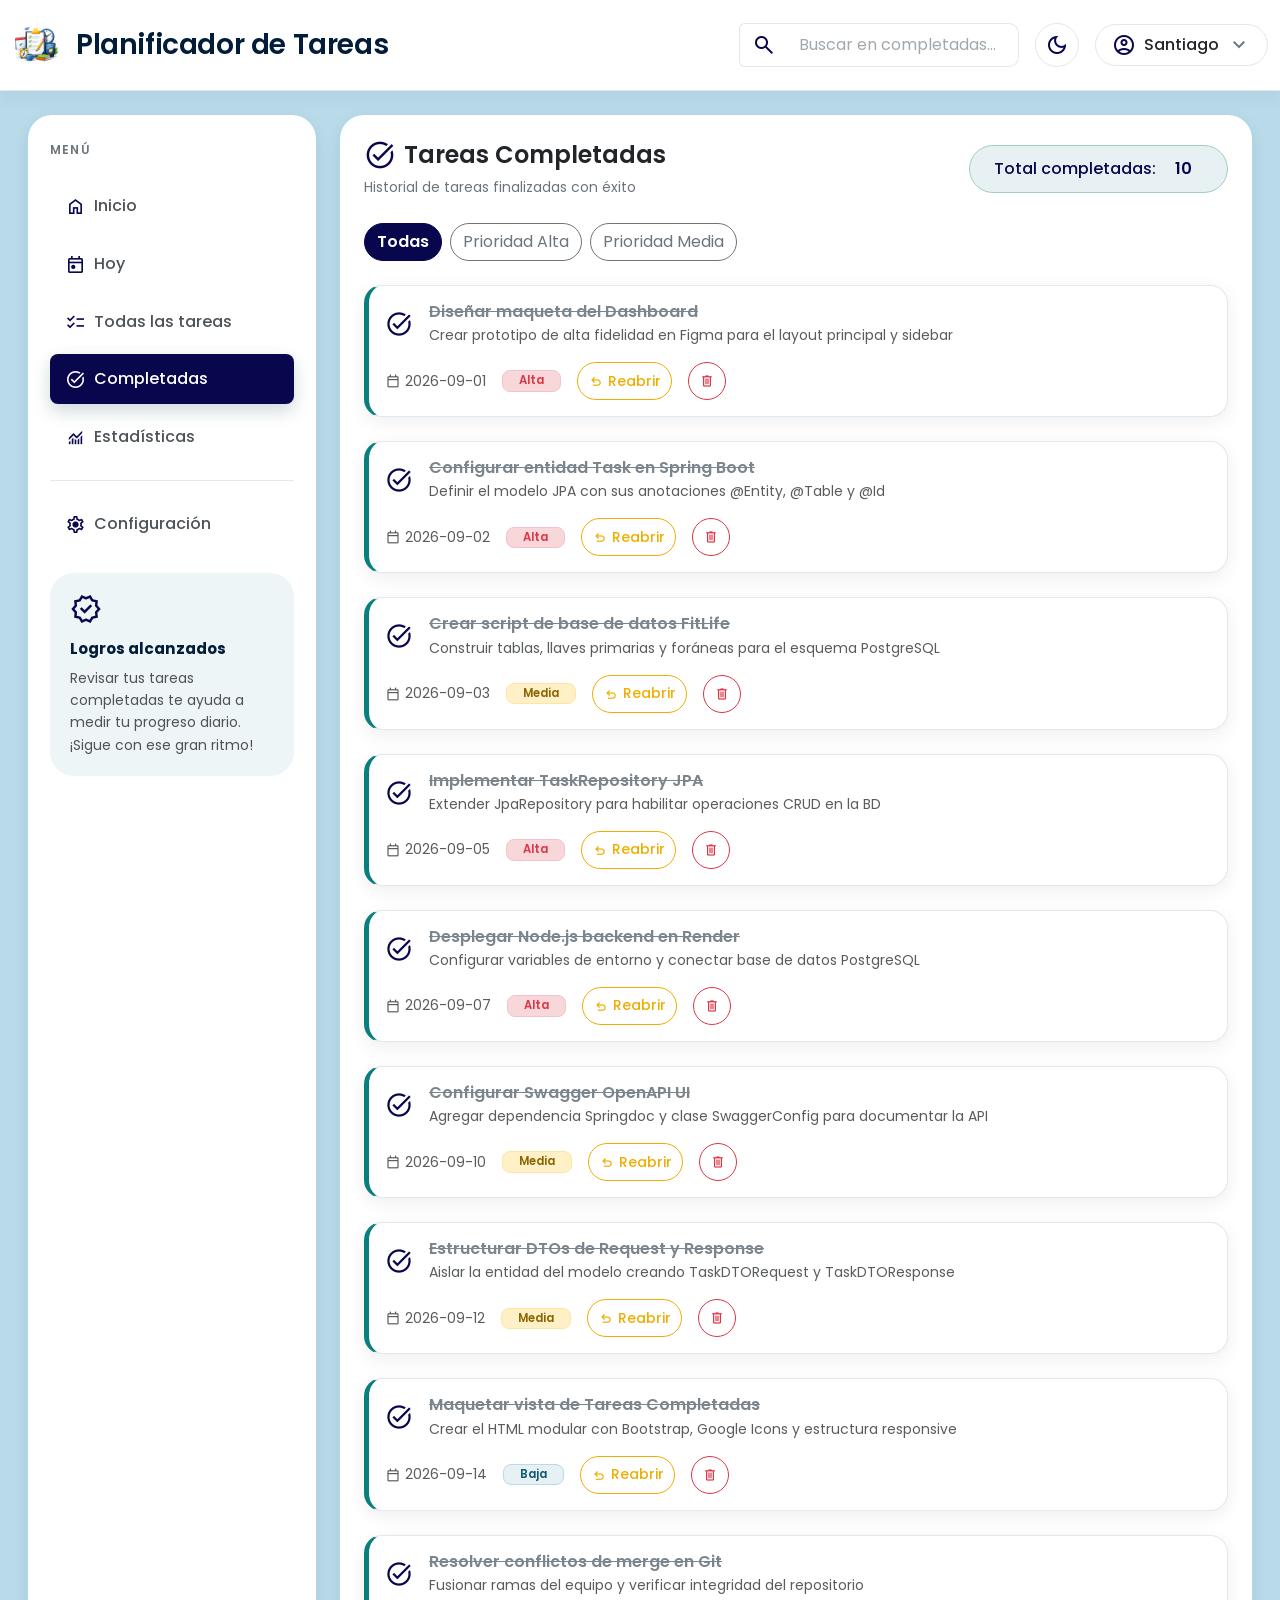
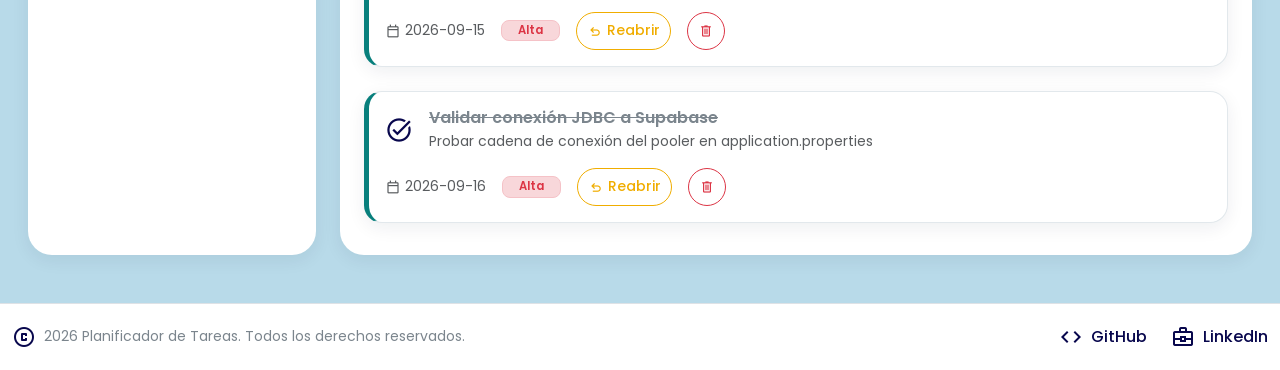
==== pages/completadas/completadas.html @ 8e555e16 "se realiza anexo local storage" ====
<!DOCTYPE html>
<html lang="es">

<head>
    <meta charset="UTF-8">
    <meta name="viewport" content="width=device-width, initial-scale=1.0">
    <title>Completadas | Planificador de Tareas</title>

    <!-- Bootstrap -->
    <link href="https://cdn.jsdelivr.net/npm/bootstrap@5.3.7/dist/css/bootstrap.min.css" rel="stylesheet">

    <!-- Google Fonts -->
    <link rel="preconnect" href="https://fonts.googleapis.com">
    <link rel="preconnect" href="https://fonts.gstatic.com" crossorigin>
    <link href="https://fonts.googleapis.com/css2?family=Poppins:wght@300;400;500;600;700&display=swap" rel="stylesheet">

    <!-- Google Icons -->
    <link rel="stylesheet" href="https://fonts.googleapis.com/css2?family=Material+Symbols+Outlined">

    <!-- CSS -->
    <link rel="stylesheet" href="../../css/style.css">
     <link rel="stylesheet" href="../completadas/completadas.css">
</head>
</head>

<body>

    <!-- ================= NAVBAR ================= -->
    <header>
        <nav class="navbar bg-white border-bottom shadow-sm py-3">
            <div class="container-fluid">

                <!-- Logo -->
                <a href="../../index.html" class="navbar-brand d-flex align-items-center gap-3">
                    <img src="../../assets/images/img1.svg" alt="Logo" width="48" height="48">
                    <h3 class="m-0 fw-semibold">Planificador de Tareas</h3>
                </a>

                <!-- Acciones del navbar -->
                <div class="d-flex align-items-center gap-3">

                    <!-- Buscador -->
                    <div class="input-group">
                        <span class="input-group-text bg-white">
                            <span class="material-symbols-outlined">search</span>
                        </span>
                        <input type="text" id="searchInput" class="form-control" placeholder="Buscar en completadas...">
                    </div>

                    <!-- Modo oscuro -->
                    <button class="btn btn-light border rounded-circle">
                        <span class="material-symbols-outlined">dark_mode</span>
                    </button>

                    <!-- Usuario -->
                    <div class="dropdown">
    <button class="btn border rounded-pill px-3 py-2 d-flex align-items-center gap-2 bg-white" 
            type="button" id="userMenuBtn" data-bs-toggle="dropdown" aria-expanded="false">
        <span class="material-symbols-outlined text-primary">account_circle</span>
        <span class="fw-medium text-dark">Santiago</span>
        <span class="material-symbols-outlined text-secondary">keyboard_arrow_down</span>
    </button>
    <ul class="dropdown-menu dropdown-menu-end shadow-sm border-0 rounded-4 mt-2" aria-labelledby="userMenuBtn">
        <li>
            <a class="dropdown-item d-flex align-items-center gap-2 py-2" href="./pages/configuracion/configuracion.html">
                <span class="material-symbols-outlined fs-5">settings</span>
                <span>Mi Perfil / Ajustes</span>
            </a>
        </li>
        <li><hr class="dropdown-divider"></li>
        <li>
            <a class="dropdown-item d-flex align-items-center gap-2 py-2 text-danger" href="./pages/login/login.html">
                <span class="material-symbols-outlined fs-5">logout</span>
                <span>Cerrar Sesión</span>
            </a>
        </li>
    </ul>
</div>

                </div>

            </div>
        </nav>
    </header>


    <!-- ================= CONTENIDO ================= -->
    <main class="container-fluid my-4">
        <div class="row g-4">

            <!-- ================= SIDEBAR ================= -->
            <div class="col-lg-3">
                <aside class="card border-0 shadow-sm rounded-4 h-100">
                    <div class="card-body d-flex flex-column">

                        <div>
                            <h6 class="text-uppercase text-secondary fw-semibold mb-4">Menú</h6>

                            <div class="list-group list-group-flush">
                                <!-- Inicio -->
                                <a href="../../index.html" class="list-group-item list-group-item-action rounded-3 mb-2">
                                    <span class="material-symbols-outlined me-2">home</span>
                                    Inicio
                                </a>

                                <!-- Hoy -->
                                <a href="../hoy/hoy.html" class="list-group-item list-group-item-action rounded-3 mb-2">
                                    <span class="material-symbols-outlined me-2">today</span>
                                    Hoy
                                </a>

                                <!-- Todas las tareas -->
                                <a href="../todasLasTareas/todasLasTareas.html" class="list-group-item list-group-item-action rounded-3 mb-2">
                                    <span class="material-symbols-outlined me-2">checklist</span>
                                    Todas las tareas
                                </a>

                                <!-- Completadas (ACTIVE) -->
                                <a href="./completadas.html" class="list-group-item list-group-item-action active rounded-3 mb-2">
                                    <span class="material-symbols-outlined me-2">task_alt</span>
                                    Completadas
                                </a>

                                <!-- Estadísticas -->
                                <a href="../estadisticas/estadisticas.html" class="list-group-item list-group-item-action rounded-3">
                                    <span class="material-symbols-outlined me-2">monitoring</span>
                                    Estadísticas
                                </a>
                            
                                  
                            </div>

                            <hr>

                            <!-- Configuración -->
                            <div class="list-group list-group-flush">
                                <a href="../configuracion/configuracion.html" class="list-group-item list-group-item-action rounded-3">
                                    <span class="material-symbols-outlined me-2">settings</span>
                                    Configuración
                                     </a>
                            </div>
                        </div>

                        <!-- ================= CONSEJO DEL DÍA ================= -->
                        <div class="mt-4">
                            <div class="card border-0 bg-light rounded-4">
                                <div class="card-body">
                                    <span class="material-symbols-outlined text-success fs-2">verified</span>
                                    <h6 class="fw-bold mt-2">Logros alcanzados</h6>
                                    <p class="text-secondary small mb-0">
                                        Revisar tus tareas completadas te ayuda a medir tu progreso diario. ¡Sigue con ese gran ritmo!
                                    </p>
                                </div>
                            </div>
                        </div>

                    </div>
                </aside>
            </div>


            <!-- ================= VISTA PRINCIPAL (LISTA DE TAREAS COMPLETADAS) ================= -->
            <div class="col-lg-9">
                <div class="card border-0 shadow-sm rounded-4 h-100">
                    <div class="card-body p-4">

                        <!-- ENCABEZADO -->
                        <div class="d-flex justify-content-between align-items-center mb-4">
                            <div>
                                <h4 class="fw-semibold mb-1 d-flex align-items-center gap-2">
                                    <span class="material-symbols-outlined text-success fs-2">task_alt</span>
                                    Tareas Completadas
                                </h4>
                                <small class="text-secondary">Historial de tareas finalizadas con éxito</small>
                            </div>

                            <!-- Contador -->
                            <div class="bg-success-subtle border border-success-subtle text-success rounded-pill px-4 py-2 d-flex align-items-center gap-2">
                                <span class="fw-medium">Total completadas:</span>
                                <span id="completedCount" class="badge bg-success rounded-pill fs-6">0</span>
                            </div>
                        </div>

                        <!-- FILTROS -->
                        <div class="d-flex gap-2 mb-4">
                            <button class="btn btn-primary rounded-pill" id="filterAll">Todas</button>
                            <button class="btn btn-outline-secondary rounded-pill" id="filterHigh">Prioridad Alta</button>
                            <button class="btn btn-outline-secondary rounded-pill" id="filterMedium">Prioridad Media</button>
                        </div>

                        <!-- LISTA DINÁMICA -->
                        <div id="completedTaskList" class="d-flex flex-column gap-3">
                            <div class="text-center py-5">
                                <div class="spinner-border text-primary" role="status">
                                    <span class="visually-hidden">Cargando tareas completadas...</span>
                                </div>
                            </div>
                        </div>

                    </div>
                </div>
            </div>

        </div>
    </main>


    <!-- ================= FOOTER ================= -->
    <footer class="border-top mt-5 py-3">
        <div class="container-fluid">
            <div class="d-flex justify-content-between align-items-center flex-wrap">

                <!-- Copyright -->
                <div class="d-flex align-items-center gap-2">
                    <span class="material-symbols-outlined">copyright</span>
                    <small class="mb-0">2026 Planificador de Tareas. Todos los derechos reservados.</small>
                </div>

                <!-- Redes -->
                <div class="d-flex align-items-center gap-4">
                    <a href="https://github.com/dargarciacol" target="_blank" class="text-decoration-none d-flex align-items-center gap-2">
                        <span class="material-symbols-outlined">code</span>
                        <span>GitHub</span>
                    </a>

                    <a href="https://www.linkedin.com/in/santiagogarcia-backend-developer-python-django-nodejs-java-restapi-mongodb-mysql" target="_blank" class="text-decoration-none d-flex align-items-center gap-2">
                        <span class="material-symbols-outlined">business_center</span>
                        <span>LinkedIn</span>
                    </a>
                </div>

            </div>
        </div>
    </footer>


    <!-- ================= BOOTSTRAP JAVASCRIPT ================= -->
    <script src="https://cdn.jsdelivr.net/npm/bootstrap@5.3.7/dist/js/bootstrap.bundle.min.js"></script>

    <!-- ================= JAVASCRIPT DE COMPLETADAS ================= -->
    <script src="./completadas.js"></script>

</body>

</html>
---- css/style.css ----
:root {
    --primary: #08074d;
    --primary-light: #0d5c73;
    --primary-dark: #062d3a;

    --secondary: #087f7c;

    --light: #b8dae9;
    --lighter: #f8fafb;

    --dark: #021d3a;
    --text: #4e535a;
    --muted: #7b858d;

    --white: #ffffff;

    --border: #e2e8ec;

    --danger: #dc3545;
    --warning: #f0ad00;

    --shadow-sm: 0 5px 18px rgba(2, 29, 58, 0.07);
    --shadow-md: 0 12px 30px rgba(2, 29, 58, 0.10);
    --shadow-lg: 0 20px 45px rgba(2, 29, 58, 0.13);

    --radius: 18px;
    --radius-lg: 24px;
}

* {
    box-sizing: border-box;
}

html {
    scroll-behavior: smooth;
}

body {
    margin: 0;
    font-family: 'Poppins', sans-serif;
    background: var(--light);
    color: var(--text);
}

.navbar {
    background: var(--white) !important;
    border-bottom: 1px solid var(--border) !important;
    box-shadow: 0 4px 20px rgba(2, 29, 58, 0.06) !important;
}

.navbar-brand {
    color: var(--dark) !important;
    transition: 0.3s ease;
}

.navbar-brand:hover {
    color: var(--primary) !important;
    transform: translateY(-1px);
}

.navbar-brand img {
    object-fit: contain;
}

.navbar-brand h3 {
    color: var(--dark);
    letter-spacing: -0.4px;
}

.input-group {
    width: 280px;
}

.input-group-text {
    border: 1px solid var(--border);
    border-right: none;
    color: var(--primary);
}

.input-group .form-control {
    border-left: none;
}

.input-group .form-control:focus {
    border-color: var(--primary);
    box-shadow: none;
}

.form-control,
.form-select {
    border: 1px solid var(--border);
    border-radius: 10px;
    min-height: 44px;
    color: var(--dark);
    background-color: var(--white);
}

.form-control::placeholder {
    color: #a0a8ae;
}

.form-control:focus,
.form-select:focus {
    border-color: var(--primary);
    box-shadow: 0 0 0 3px rgba(9, 64, 81, 0.10);
}

.navbar .btn-light {
    width: 44px;
    height: 44px;
    padding: 0;

    display: flex;
    align-items: center;
    justify-content: center;

    background: var(--white);
    border-color: var(--border) !important;
    color: var(--primary);
}

.navbar .btn-light:hover {
    background: var(--primary);
    color: var(--white);
    border-color: var(--primary) !important;
}

.navbar .border.rounded-pill {
    border-color: var(--border) !important;
    background: var(--white);
    color: var(--dark);
    transition: 0.3s ease;
}

.navbar .border.rounded-pill:hover {
    border-color: var(--primary) !important;
    box-shadow: var(--shadow-sm);
}

.navbar .border.rounded-pill .material-symbols-outlined:first-child {
    color: var(--primary);
}

main.container-fluid {
    padding-left: 28px;
    padding-right: 28px;
}

.card {
    border-color: var(--border) !important;
    background: var(--white);
}

.card.shadow-sm {
    box-shadow: var(--shadow-sm) !important;
}

.card.rounded-4 {
    border-radius: var(--radius-lg) !important;
}

aside.card {
    min-height: 680px;
    box-shadow: var(--shadow-md) !important;
}

aside .card-body {
    padding: 28px 22px;
}

aside h6 {
    color: var(--muted) !important;
    font-size: 0.75rem;
    letter-spacing: 1.2px;
}

.list-group-item {
    border: none !important;
    background: transparent;
    color: var(--text);
    font-weight: 500;

    padding: 13px 15px;

    display: flex;
    align-items: center;

    transition: all 0.25s ease;
}

.list-group-item .material-symbols-outlined {
    font-size: 21px;
    color: var(--primary);
}

.list-group-item:hover {
    background: #edf4f7;
    color: var(--primary);
    transform: translateX(3px);
}

.list-group-item.active {
    background: var(--primary) !important;
    color: var(--white) !important;
    box-shadow: 0 7px 18px rgba(9, 64, 81, 0.20);
}

.list-group-item.active .material-symbols-outlined {
    color: var(--white);
}

aside hr {
    border-color: var(--border);
    opacity: 1;
    margin: 18px 0;
}

aside .bg-light {
    background: #eef5f7 !important;
}

aside .bg-light .card-body {
    padding: 20px;
}

aside .bg-light .material-symbols-outlined {
    color: var(--primary) !important;
}

aside .bg-light h6 {
    color: var(--dark) !important;
    letter-spacing: 0;
    font-size: 0.95rem;
}

aside .bg-light p {
    color: var(--text) !important;
    line-height: 1.6;
}

.col-lg-4 > .card {
    box-shadow: var(--shadow-md) !important;
}

.col-lg-4 > .card .card-body {
    padding: 30px !important;
}

.col-lg-4 h4 {
    color: var(--dark);
}

.col-lg-4 > .card .fs-2 {
    color: var(--primary) !important;
}

.form-label {
    color: var(--dark);
    font-size: 0.9rem;
}

.btn-primary {
    background: var(--primary) !important;
    border-color: var(--primary) !important;
    color: var(--white) !important;
    font-weight: 600;

    border-radius: 11px;

    transition: all 0.25s ease;
}

.btn-primary:hover {
    background: var(--primary-dark) !important;
    border-color: var(--primary-dark) !important;

    transform: translateY(-2px);

    box-shadow: 0 8px 20px rgba(9, 64, 81, 0.22);
}

.btn-primary:active {
    transform: translateY(0);
}

.col-lg-4 .mt-5 {
    border-top: 1px solid var(--border);
    padding-top: 24px;
}

.col-lg-4 .mt-5 h6 {
    color: var(--dark);
}

.col-lg-4 .mt-5 > .d-flex .material-symbols-outlined {
    color: var(--primary) !important;
}

.col-lg-4 .row.g-3 .card {
    border: 1px solid var(--border) !important;
    box-shadow: none !important;
    transition: all 0.25s ease;
}

.col-lg-4 .row.g-3 .card:hover {
    transform: translateY(-4px);
    box-shadow: var(--shadow-sm) !important;
}

.col-lg-4 .row.g-3 .card-body {
    padding: 18px 8px;
}

.col-lg-4 .row.g-3 h3 {
    color: var(--dark);
}

.bg-warning-subtle {
    background: #fff5d9 !important;
}

.bg-success-subtle {
    background: #e7f0f3 !important;
}

.bg-primary-subtle {
    background: #e7f0f3 !important;
}

.text-success {
    color: var(--primary) !important;
}

.text-primary {
    color: var(--primary) !important;
}

.text-warning {
    color: var(--warning) !important;
}

.col-lg-5 > .card {
    box-shadow: var(--shadow-md) !important;
}

.col-lg-5 > .card .card-body {
    padding: 30px;
}

.col-lg-5 h4 {
    color: var(--dark);
}

.col-lg-5 h5 {
    color: var(--dark);
    font-weight: 600;
}

.col-lg-5 .btn-outline-secondary {
    border-color: var(--border);
    color: var(--text);
    background: var(--white);

    font-weight: 500;
}

.col-lg-5 .btn-outline-secondary:hover {
    background: #edf4f7;
    border-color: var(--primary);
    color: var(--primary);
}

.col-lg-5 .btn.rounded-pill {
    padding: 8px 18px;
}

.col-lg-5 .d-flex.flex-column.gap-3 > .card {
    border: 1px solid var(--border) !important;
    border-radius: 16px !important;

    box-shadow: none;

    transition: all 0.25s ease;
}

.col-lg-5 .d-flex.flex-column.gap-3 > .card:hover {
    border-color: #bfd0d7 !important;
    box-shadow: var(--shadow-sm);
    transform: translateY(-2px);
}

.col-lg-5 .d-flex.flex-column.gap-3 > .card .card-body {
    padding: 20px;
}

.badge {
    border-radius: 8px;
    padding: 7px 11px;
    font-size: 0.72rem;
    font-weight: 600;
}

.badge.bg-warning {
    background: #fff0c7 !important;
    color: #8a6500 !important;
}

.badge.bg-primary {
    background: #dcecf2 !important;
    color: var(--primary) !important;
}

.badge.bg-success {
    background: #e7f0f3 !important;
    color: var(--primary) !important;
}

.col-lg-5 small {
    color: var(--muted) !important;
}

.col-lg-5 small .material-symbols-outlined {
    color: var(--primary);
}

.btn-outline-primary {
    color: var(--primary);
    border-color: var(--primary);
    border-radius: 9px;
}

.btn-outline-primary:hover {
    background: var(--primary);
    border-color: var(--primary);
    color: var(--white);
}

.btn-outline-danger {
    border-radius: 9px;
}

.btn-outline-danger:hover {
    box-shadow: 0 5px 12px rgba(220, 53, 69, 0.15);
}

.btn-sm {
    min-width: 38px;
    height: 38px;
    padding: 0 10px;

    display: inline-flex;
    justify-content: center;
    align-items: center;
    white-space: nowrap;
}

.btn-sm.btn-icon-only {
    width: 38px;
    padding: 0;
}

.btn-sm .material-symbols-outlined {
    font-size: 19px;
}

.col-lg-5 .text-center.py-5 {
    padding-top: 45px !important;
}

.col-lg-5 .text-center.py-5 .material-symbols-outlined {
    color: #b7c4ca !important;
}

.col-lg-5 .text-center.py-5 h5 {
    color: var(--dark);
}

.col-lg-5 .text-center.py-5 p {
    color: var(--muted);
}

footer {
    background: var(--white);
    border-top: 1px solid var(--border) !important;
    color: var(--muted);

    margin-top: 40px !important;
}

footer .container-fluid {
    padding-top: 5px;
    padding-bottom: 5px;
}

footer a {
    color: var(--primary) !important;
    font-weight: 500;
    transition: 0.25s ease;
}

footer a:hover {
    color: var(--primary-dark) !important;
    transform: translateY(-1px);
}

footer .material-symbols-outlined {
    color: var(--primary);
}

.was-validated .form-control:invalid,
.was-validated .form-select:invalid,
.form-control.is-invalid,
.form-select.is-invalid {
    border-color: var(--danger);
}

.invalid-feedback {
    font-size: 0.78rem;
}

::-webkit-scrollbar {
    width: 8px;
}

::-webkit-scrollbar-track {
    background: #edf1f3;
}

::-webkit-scrollbar-thumb {
    background: #a9bbc3;
    border-radius: 10px;
}

::-webkit-scrollbar-thumb:hover {
    background: var(--primary);
}

.card {
    animation: fadeIn 0.45s ease;
}

@keyframes fadeIn {
    from {
        opacity: 0;
        transform: translateY(5px);
    }

    to {
        opacity: 1;
        transform: translateY(0);
    }
}

@media (max-width: 1199px) {

    .input-group {
        width: 220px;
    }

    main.container-fluid {
        padding-left: 20px;
        padding-right: 20px;
    }

}

@media (max-width: 991px) {

    aside.card {
        min-height: auto;
    }

    .navbar .container-fluid {
        gap: 20px;
    }

    .navbar .d-flex.align-items-center.gap-3 {
        flex-wrap: wrap;
        justify-content: flex-end;
    }

    .input-group {
        width: 220px;
    }

}

@media (max-width: 767px) {

    .navbar {
        padding: 15px !important;
    }

    .navbar .container-fluid {
        flex-direction: column;
        align-items: stretch;
    }

    .navbar-brand {
        justify-content: center;
    }

    .navbar .container-fluid > .d-flex {
        justify-content: center !important;
    }

    .input-group {
        width: 100%;
    }

    main.container-fluid {
        padding-left: 15px;
        padding-right: 15px;
    }

    .col-lg-4 > .card .card-body,
    .col-lg-5 > .card .card-body {
        padding: 22px !important;
    }

    footer .d-flex {
        justify-content: center !important;
        gap: 15px;
    }

    footer .d-flex > div {
        width: 100%;
        justify-content: center;
    }

}

@media (max-width: 480px) {

    .navbar-brand h3 {
        font-size: 1rem;
    }

    .navbar-brand img {
        width: 40px;
        height: 40px;
    }

    .navbar .border.rounded-pill {
        padding: 8px 12px !important;
    }

    .col-lg-5 .d-flex.gap-2 {
        flex-wrap: wrap;
    }

    .col-lg-4 .row.g-3 {
        --bs-gutter-x: 8px;
    }

    .col-lg-4 .row.g-3 .card-body {
        padding: 14px 5px;
    }

    .col-lg-4 .row.g-3 h3 {
        font-size: 1.4rem;
    }

    .col-lg-4 .row.g-3 small {
        font-size: 0.65rem;
    }

}
---- pages/completadas/completadas.css ----
/* ==========================================================================
   ESTILOS ESPECÍFICOS: TAREAS COMPLETADAS
   ========================================================================== */

/* Header & Stats Banner */
.completed-header .badge {
    font-size: 0.85rem;
    letter-spacing: 0.3px;
}

/* Tarjetas de Tareas Completadas */
.completed-task-card {
    border: 1px solid var(--border) !important;
    border-left: 5px solid var(--secondary) !important;
    background: var(--white);
    border-radius: var(--radius) !important;
    transition: transform 0.25s ease, box-shadow 0.25s ease;
}

.completed-task-card:hover {
    transform: translateY(-3px);
    box-shadow: var(--shadow-md) !important;
}

/* Estilo de texto tachado suave */
.completed-title {
    text-decoration: line-through;
    color: var(--muted) !important;
    font-weight: 600;
}

/* Badges de Prioridad para Completadas */
.badge-priority-alta {
    background: #f8d7da !important;
    color: var(--danger) !important;
    border: 1px solid #f5c2c7;
}

.badge-priority-media {
    background: #fff0c7 !important;
    color: #8a6500 !important;
    border: 1px solid #ffe69c;
}

.badge-priority-baja {
    background: #e7f0f3 !important;
    color: var(--primary-light) !important;
    border: 1px solid #b8dae9;
}

/* Botón de Reabrir Tarea */
.btn-reopen {
    color: var(--warning);
    border-color: var(--warning);
    border-radius: 20px;
    font-weight: 500;
    transition: all 0.25s ease;
}

.btn-reopen:hover {
    background: var(--warning);
    color: var(--white);
    box-shadow: 0 4px 12px rgba(240, 173, 0, 0.25);
}
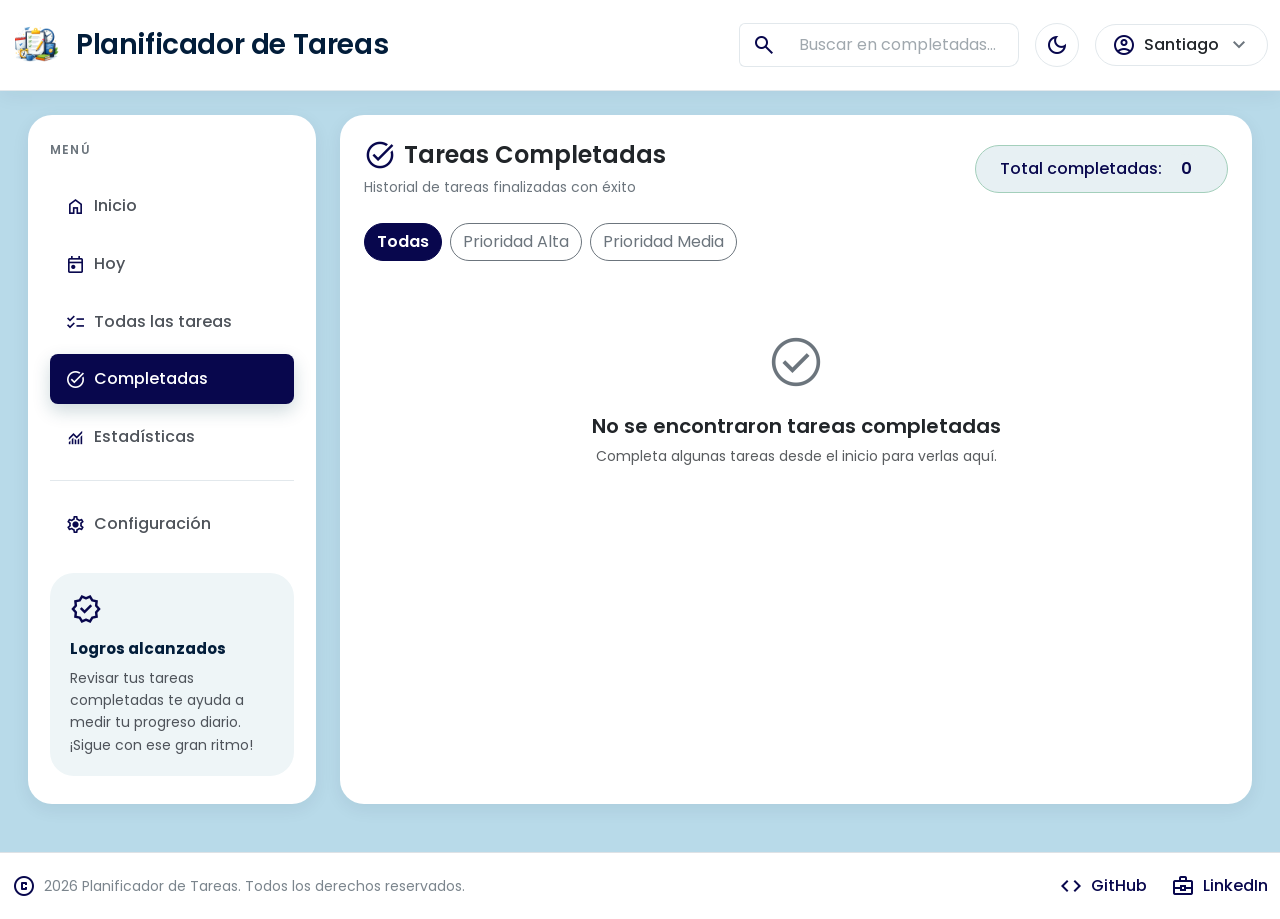
==== commit 171666ef: "se realiza anexo local storage" ====
--- a/pages/completadas/completadas.html
+++ b/pages/completadas/completadas.html
@@ -239,6 +239,7 @@
 
     <!-- ================= JAVASCRIPT DE COMPLETADAS ================= -->
     <script src="./completadas.js"></script>
+   
 
 </body>
 
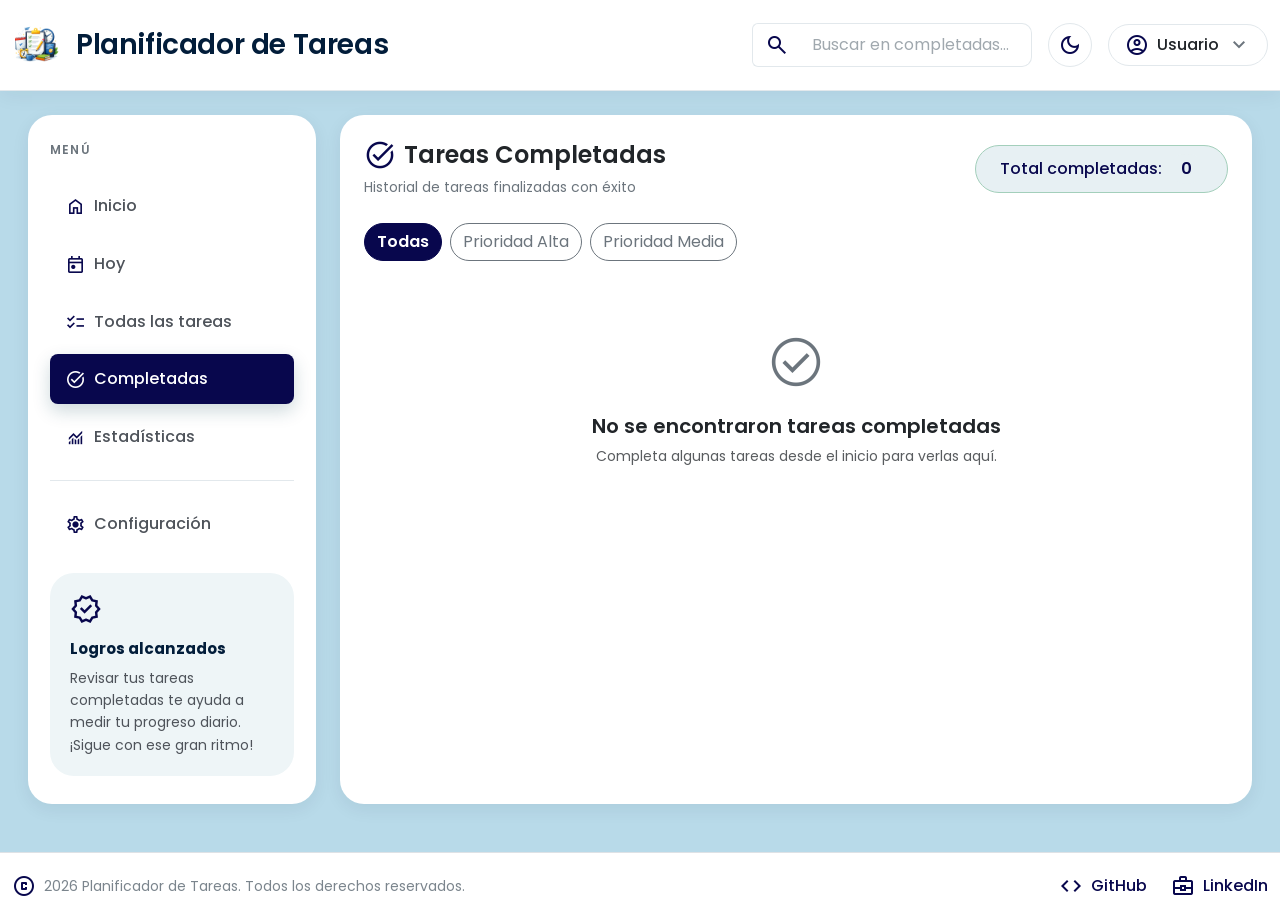
==== commit 120554ab: "se realiza anexo local storage" ====
--- a/pages/completadas/completadas.html
+++ b/pages/completadas/completadas.html
@@ -53,29 +53,29 @@
                     </button>
 
                     <!-- Usuario -->
-                    <div class="dropdown">
-    <button class="btn border rounded-pill px-3 py-2 d-flex align-items-center gap-2 bg-white" 
-            type="button" id="userMenuBtn" data-bs-toggle="dropdown" aria-expanded="false">
-        <span class="material-symbols-outlined text-primary">account_circle</span>
-        <span class="fw-medium text-dark">Santiago</span>
-        <span class="material-symbols-outlined text-secondary">keyboard_arrow_down</span>
-    </button>
-    <ul class="dropdown-menu dropdown-menu-end shadow-sm border-0 rounded-4 mt-2" aria-labelledby="userMenuBtn">
-        <li>
-            <a class="dropdown-item d-flex align-items-center gap-2 py-2" href="./pages/configuracion/configuracion.html">
-                <span class="material-symbols-outlined fs-5">settings</span>
-                <span>Mi Perfil / Ajustes</span>
-            </a>
-        </li>
-        <li><hr class="dropdown-divider"></li>
-        <li>
-            <a class="dropdown-item d-flex align-items-center gap-2 py-2 text-danger" href="./pages/login/login.html">
-                <span class="material-symbols-outlined fs-5">logout</span>
-                <span>Cerrar Sesión</span>
-            </a>
-        </li>
-    </ul>
-</div>
+                     <div class="dropdown">
+                        <button class="btn border rounded-pill px-3 py-2 d-flex align-items-center gap-2 bg-white" 
+                                type="button" id="userMenuBtn" data-bs-toggle="dropdown" aria-expanded="false">
+                            <span class="material-symbols-outlined text-primary">account_circle</span>
+                            <span class="fw-medium text-dark">Usuario</span>
+                            <span class="material-symbols-outlined text-secondary">keyboard_arrow_down</span>
+                        </button>
+                        <ul class="dropdown-menu dropdown-menu-end shadow-sm border-0 rounded-4 mt-2" aria-labelledby="userMenuBtn">
+                            <li>
+                                <a class="dropdown-item d-flex align-items-center gap-2 py-2" href="./pages/configuracion/configuracion.html">
+                                    <span class="material-symbols-outlined fs-5">settings</span>
+                                    <span>Mi Perfil / Ajustes</span>
+                                </a>
+                            </li>
+                            <li><hr class="dropdown-divider"></li>
+                            <li>
+                                <a class="dropdown-item d-flex align-items-center gap-2 py-2 text-danger" href="./pages/login/login.html">
+                                    <span class="material-symbols-outlined fs-5">logout</span>
+                                    <span>Cerrar Sesión</span>
+                                </a>
+                            </li>
+                        </ul>
+                    </div>
 
                 </div>
 
